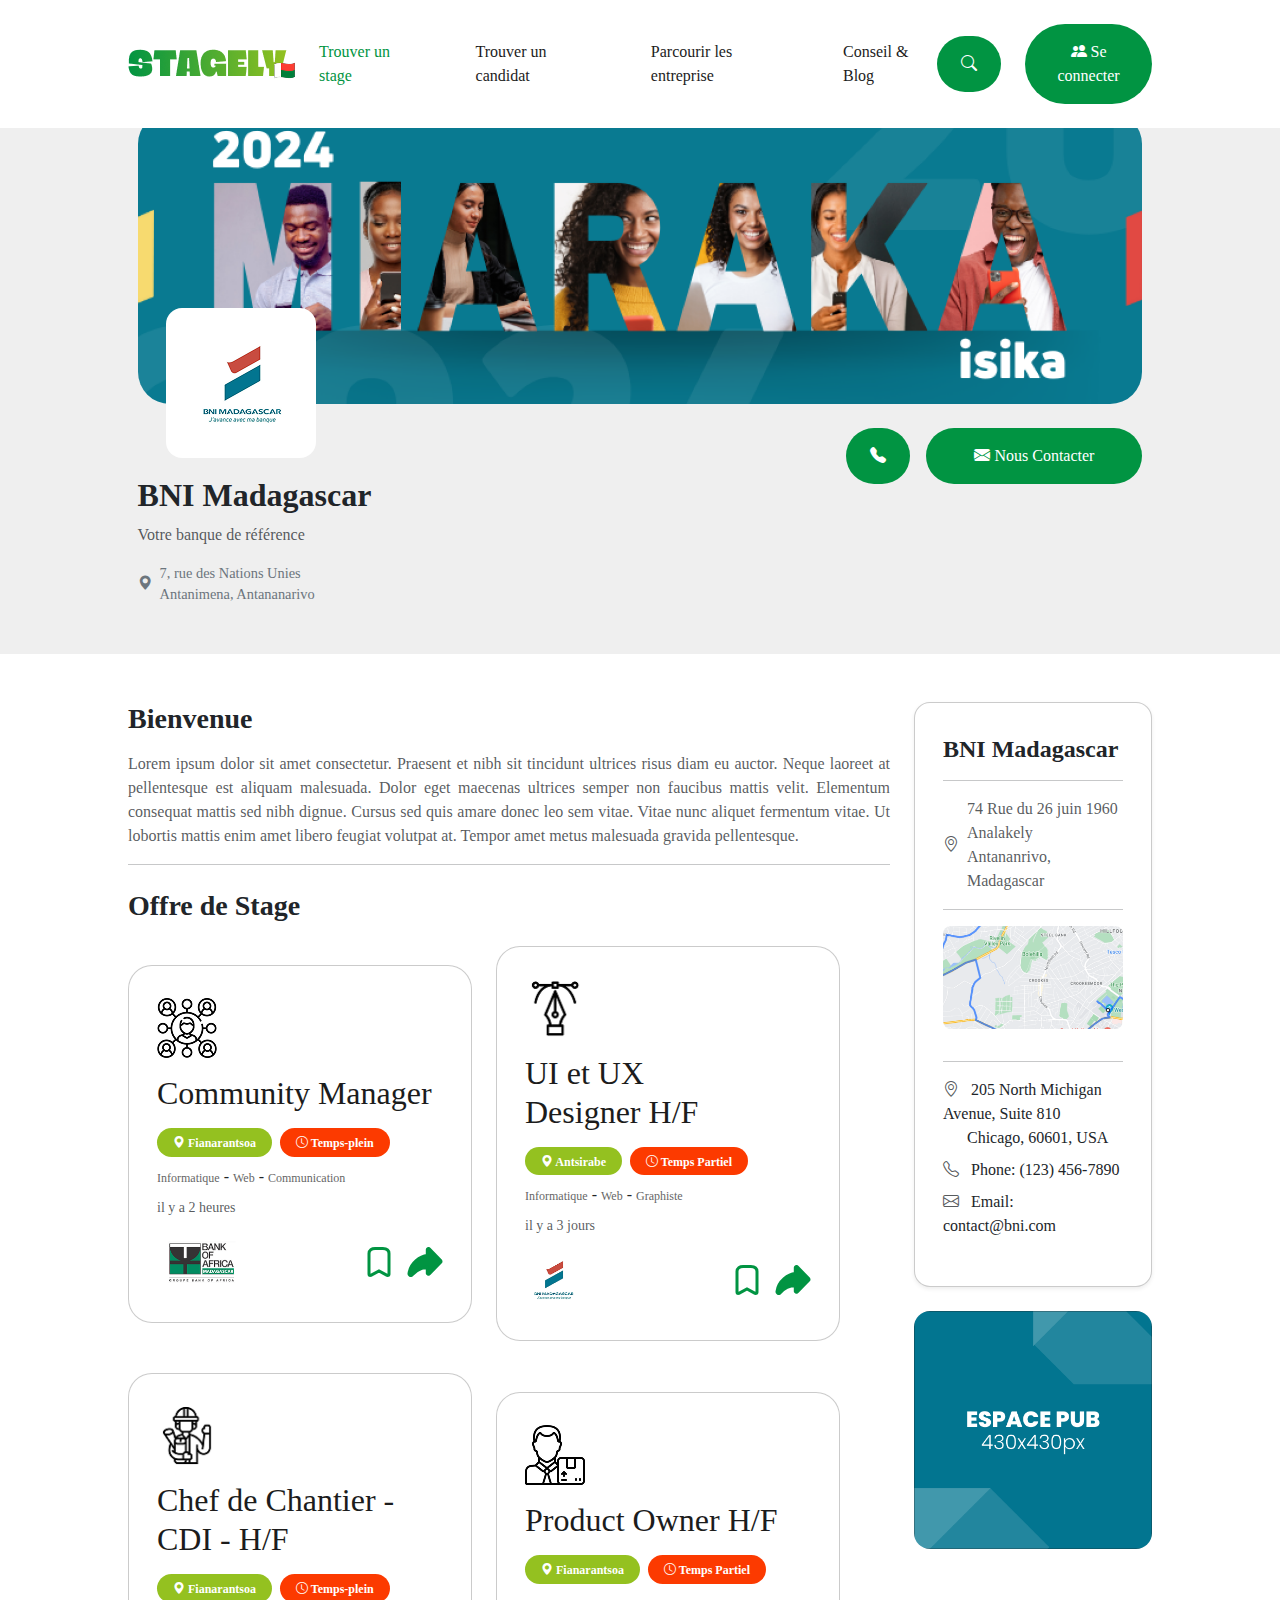
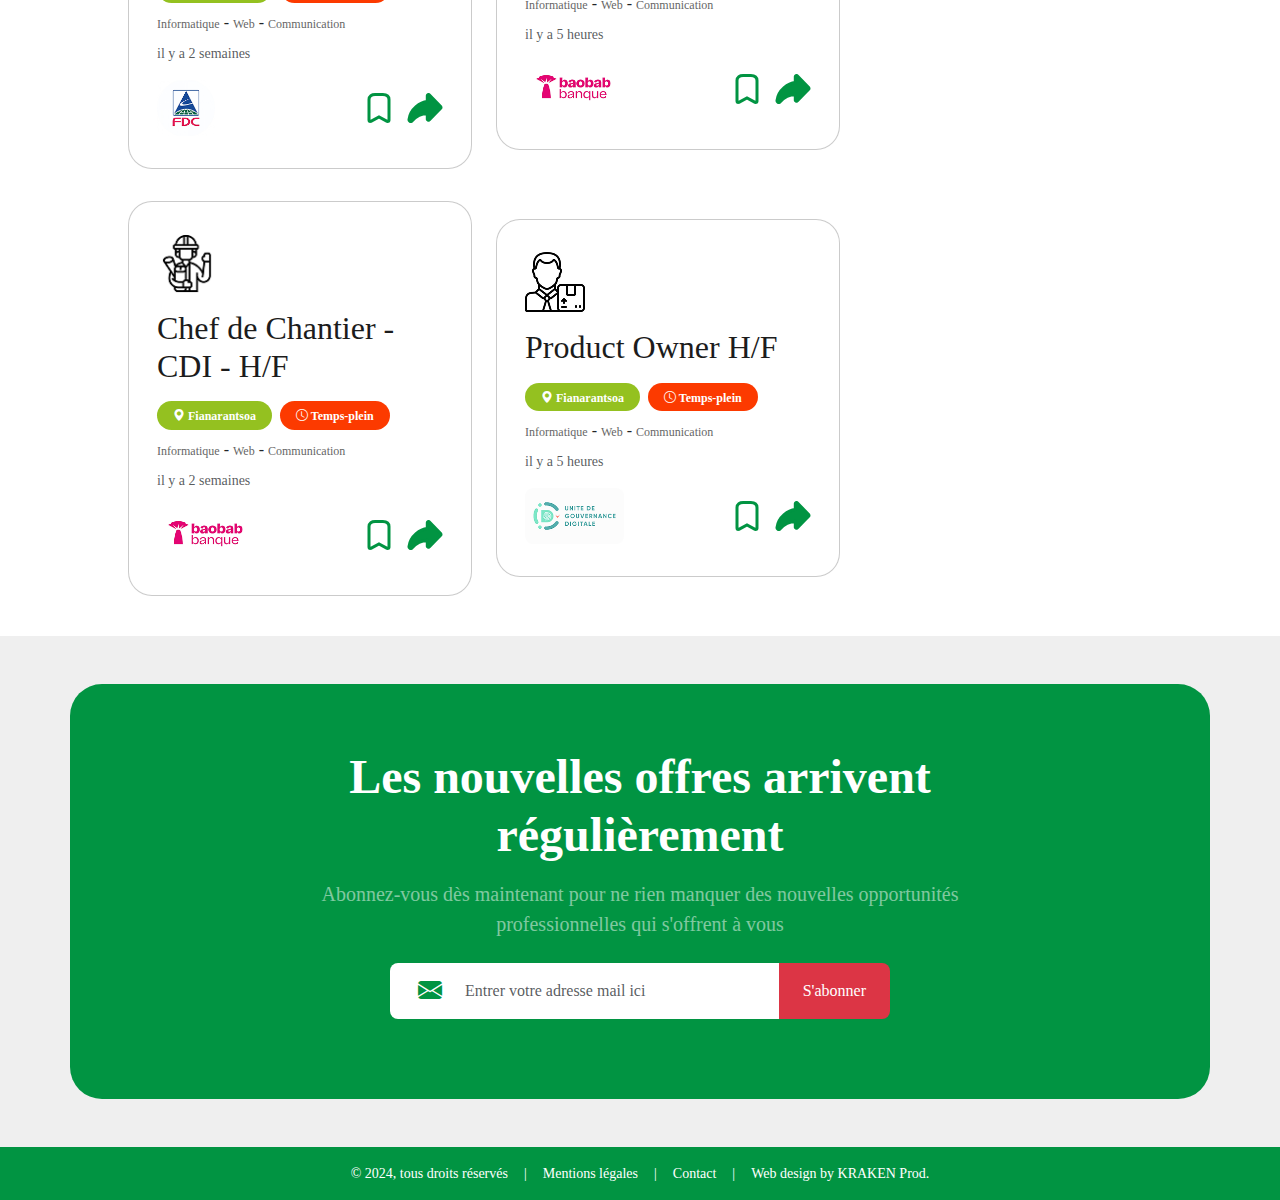
==== ese.html @ a3e2814b "add profile card and page for both student and company" ====
<!DOCTYPE html>
<html lang="en">
<head>
    <meta charset="UTF-8">
    <meta name="viewport" content="width=device-width, initial-scale=1.0">
    <title>Stagely MG - BNI Madagascar</title>
    <link rel="stylesheet" href="css/bootstrap.min.css">
    <link rel="stylesheet" href="font/bootstrap-icons.min.css">
    <link rel="stylesheet" href="style.css">
    <link rel="icon" type="image/svg+xml" href="assets/navicon.svg">
</head>
<body>

    <!-- Barre de Navigation -->

    <nav class="navbar navbar-expand-lg navbar-custom fixed-top" style="background-color: white;">
        <div class="container-fluid"  style="padding: 16px 10%;">

            <!-- Logo -->

            <a class="navbar-brand" href="index.html">
                <img src="assets/stagelylogo.png" height="32px" width="auto">
            </a>

            <!-- Menu Responsive -->

            <button class="navbar-toggler" type="button" data-bs-toggle="offcanvas" data-bs-target="#offcanvasNavbar" aria-controls="offcanvasNavbar" aria-label="Toggle navigation">
                <span class="navbar-toggler-icon"></span>
            </button>

            <!-- Contenu de la barre de navigation -->

            <div class="offcanvas offcanvas-end" tabindex="-1" id="offcanvasNavbar" aria-labelledby="offcanvasNavbarLabel">
                <div class="offcanvas-header">
                    <button type="button" class="btn-close" data-bs-dismiss="offcanvas" aria-label="Close"></button>
                </div>
                <div class="offcanvas-body">
                    <ul class="navbar-nav justify-content-center flex-grow-1 gap-5">
                        <li class="nav-item">
                            <a class="nav-link active" aria-current="page" href="searching.html" style="position: relative;">
                                Trouver un stage
                                <span class="border-hover"></span>
                            </a>
                        </li>
                        <li class="nav-item">
                            <a class="nav-link" aria-current="page" href="searchprofile.html" style="position: relative;">
                                Trouver un candidat
                                <span class="border-hover"></span>
                            </a>
                        </li>
                        <li class="nav-item">
                            <a class="nav-link" aria-current="page" href="searchese.html" style="position: relative;">
                                Parcourir les entreprise
                                <span class="border-hover"></span>
                            </a>
                        </li>
                        <li class="nav-item">
                            <a class="nav-link" aria-current="page" href="#" style="position: relative;">
                                Conseil & Blog
                                <span class="border-hover"></span>
                            </a>
                        </li>

                    </ul>
                </div>
            </div>
            
            <div class="navbar-nav justify-content-center align-items-center d-none d-lg-flex">
                <a href="searching.html"><i type="button" class="bi bi-search btn btn-primary me-4 px-4 py-3 rounded-pill"></i></a>
                <button type="button" class="btn btn-primary btn-lg rounded-pill px-4 py-3 fs-6"><i class="bi bi-people-fill"></i> Se connecter</button>
            </div>
        </div>
    </nav>

        <!-- Section Photo de Couverture et Titre Offre -->
        <div class="container-fluid py-5">
            <div class="container-fluid m-auto pt-3" style="padding: 0 10%;">

                <div class="pdc mt-5">
                    <img src="assets/pdcbni.png" alt="Page de Couverture BNI" class="img-fluid rounded-5">
                </div>

                <!-- Titre de l'offre et informations -->

                <div class="row mt-4">
                    <div class="col-md-6 position-relative">
                        <img src="assets/bniprofile.png" class="rounded-4" alt="Logo de BNI" style="position: absolute; top: -120px; left: 40px;">

                        <h2 class="fw-bold mt-5">BNI Madagascar</h2>

                        <p class="text-muted">Votre banque de référence</p>

                        <div class="location">
                            <i class="bi bi-geo-alt-fill"></i>
                            <span>7, rue des Nations Unies<br>Antanimena, Antananarivo</span>
                        </div>

                    </div>

                    <div class="col-md-6 d-flex justify-content-end gap-3 align-items-start">
                        <button type="button" class="btn btn-primary btn-lg rounded-pill px-4 py-3 fs-6"><i class="bi bi-telephone-fill"></i></button>
                        <button type="button" class="btn btn-primary btn-lg rounded-pill px-5 py-3 fs-6"><i class="bi bi-envelope-fill"></i> Nous Contacter</button>
                    </div>
                </div>
                
            </div>
        </div>
        
        <!-- Fin Section Photo de Couverture et Titre Offre -->

        <!-- Contenu de l'offre -->
        <div class="container-fluid m-auto pt-5" style="padding: 0 10%; background-color: white;">
            <div class="row flex">
                <div class="col-lg-9">
                    <!-- Description -->
                    <section class="mb-4">
                        <h3 class="fw-bold mb-3">Bienvenue</h3>
                        <p class="text-muted justify" style="text-align: justify;">Lorem ipsum dolor sit amet consectetur. Praesent et nibh sit tincidunt ultrices risus diam eu auctor. Neque laoreet at pellentesque est aliquam malesuada. Dolor eget maecenas ultrices semper non faucibus mattis velit. Elementum consequat mattis sed nibh dignue. Cursus sed quis amare donec leo sem vitae. Vitae nunc aliquet fermentum vitae. Ut lobortis mattis enim amet libero feugiat volutpat at. Tempor amet metus malesuada gravida pellentesque.</p>
                        <hr>
                    </section>
                    
                    <!-- Mission -->
                    <section class="mb-4">
                        <h3 class="fw-bold">Offre de Stage</h3>

                        <div class="row row-cols-auto flex-row justify-content-start align-items-center">
        
                            <!-- Community Manager Card -->
                            <div class="col my-3" style="width: 23rem;">
                                <div class="card h-100 border-0 position-relative">
                                    <div class="card-body">
                                        <div class="mb-3">
                                            <img src="assets/communitymanagerico.png" alt="Icone Community Manager" class="img-fluid" style="width: 60px;">
                                        </div>
                                        <h5 class="card-title mb-3"><a href="offre.html">Community Manager</a></h5>
                                        <div class="d-flex justify-content-start gap-2 mb-2">
                                            <span class="badge rounded-pill px-3 locationbadge">
                                                <i class="bi bi-geo-alt-fill"></i> Fianarantsoa
                                            </span>
                                            <span class="badge rounded-pill text-bg-danger px-3">
                                                <i class="bi bi-clock"></i> Temps-plein
                                            </span>
                                        </div>
                                        <p class="card-text mb-2">
                                            <a href="#" class="text-decoration-none category">Informatique</a> -
                                            <a href="#" class="text-decoration-none category">Web</a> -
                                            <a href="#" class="text-decoration-none category">Communication</a>
                                        </p>
                                        <p class="card-text text-muted small">il y a 2 heures</p>
                                        <div class="d-flex justify-content-between align-items-center mt-3">
                                            <img src="assets/boa.png" alt="Company" height="56px">
                                            <div class="d-flex gap-3 align-items-center justify-content-center">
                                                <img src="assets/save.svg" alt="Enregistrer l'offre" class="classbtn">
                                                <img src="assets/share.svg" alt="Partager l'offre" class="classbtn">
                                            </div>
                                        </div>
                                    </div>
                                </div>
                            </div>
                
                            <!-- UI & UX Designer Card -->
                            <div class="col my-3" style="width: 23rem;">
                                <div class="card h-100 border-0 position-relative">
                                    <div class="card-body">
                                        <div class="mb-3">
                                            <img src="assets/uxui.png" alt="Icone UI & UX Designer" class="img-fluid" style="width: 60px;">
                                        </div>
                                        <h5 class="card-title mb-3"><a href="offre.html">UI et UX <br> Designer H/F</a></h5>
                                        <div class="d-flex justify-content-start gap-2 mb-2">
                                            <span class="badge rounded-pill px-3 locationbadge">
                                                <i class="bi bi-geo-alt-fill"></i> Antsirabe
                                            </span>
                                            <span class="badge rounded-pill text-bg-danger px-3">
                                                <i class="bi bi-clock"></i> Temps Partiel
                                            </span>
                                        </div>
                                        <p class="card-text mb-2">
                                            <a href="#" class="text-decoration-none category">Informatique</a> -
                                            <a href="#" class="text-decoration-none category">Web</a> -
                                            <a href="#" class="text-decoration-none category">Graphiste</a>
                                        </p>
                                        <p class="card-text text-muted small">il y a 3 jours</p>
                                        <div class="d-flex justify-content-between align-items-center mt-3">
                                            <img src="assets/bni.png" alt="Company" height="56px">
                                            <div class="d-flex gap-3 align-items-center justify-content-center">
                                                <img src="assets/save.svg" alt="Enregistrer l'offre" class="classbtn">
                                                <img src="assets/share.svg" alt="Partager l'offre" class="classbtn">
                                            </div>
                                        </div>
                                    </div>
                                </div>
                            </div>            
                
                            <!-- Chef de Chantier Card -->
                            <div class="col my-3" style="width: 23rem;">
                                <div class="card h-100 border-0 position-relative">
                                    <div class="card-body">
                                        <div class="mb-3">
                                            <img src="assets/chefdechantier.png" alt="Icone Chef de Chantier" class="img-fluid" style="width: 60px;">
                                        </div>
                                        <h5 class="card-title mb-3"><a href="offre.html">Chef de Chantier - CDI - H/F</a></h5>
                                        <div class="d-flex justify-content-start gap-2 mb-2">
                                            <span class="badge rounded-pill px-3 locationbadge">
                                                <i class="bi bi-geo-alt-fill"></i> Fianarantsoa
                                            </span>
                                            <span class="badge rounded-pill text-bg-danger px-3">
                                                <i class="bi bi-clock"></i> Temps-plein
                                            </span>
                                        </div>
                                        <p class="card-text mb-2">
                                            <a href="#" class="text-decoration-none category">Informatique</a> -
                                            <a href="#" class="text-decoration-none category">Web</a> -
                                            <a href="#" class="text-decoration-none category">Communication</a>
                                        </p>
                                        <p class="card-text text-muted small">il y a 2 semaines</p>
                                        <div class="d-flex justify-content-between align-items-center mt-3">
                                            <img src="assets/fdc.png" alt="Company" height="56px">
                                            <div class="d-flex gap-3 align-items-center justify-content-center">
                                                <img src="assets/save.svg" alt="Enregistrer l'offre" class="classbtn">
                                                <img src="assets/share.svg" alt="Partager l'offre" class="classbtn">
                                            </div>
                                        </div>
                                    </div>
                                </div>
                            </div>
                
                            <!-- Product Owner Card -->
                            <div class="col my-3" style="width: 23rem;">
                                <div class="card h-100 border-0 position-relative">
                                    <div class="card-body">
                                        <div class="mb-3">
                                            <img src="assets/product.png" alt="Icone Product Owner" class="img-fluid" style="width: 60px;">
                                        </div>
                                        <h5 class="card-title mb-3"><a href="offre.html">Product Owner H/F</a></h5>
                                        <div class="d-flex justify-content-start gap-2 mb-2">
                                            <span class="badge rounded-pill px-3 locationbadge">
                                                <i class="bi bi-geo-alt-fill"></i> Fianarantsoa
                                            </span>
                                            <span class="badge rounded-pill text-bg-danger px-3">
                                                <i class="bi bi-clock"></i> Temps Partiel
                                            </span>
                                        </div>
                                        <p class="card-text mb-2">
                                            <a href="#" class="text-decoration-none category">Informatique</a> -
                                            <a href="#" class="text-decoration-none category">Web</a> -
                                            <a href="#" class="text-decoration-none category">Communication</a>
                                        </p>
                                        <p class="card-text text-muted small">il y a 5 heures</p>
                                        <div class="d-flex justify-content-between align-items-center mt-3">
                                            <img src="assets/baobab.png" alt="Company" height="56px">
                                            <div class="d-flex gap-3 align-items-center justify-content-center">
                                                <img src="assets/save.svg" alt="Enregistrer l'offre" class="classbtn">
                                                <img src="assets/share.svg" alt="Partager l'offre" class="classbtn">
                                            </div>
                                        </div>
                                    </div>
                                </div>
                            </div>            
                
                            <!-- Chef de Chantier Card -->
                            <div class="col my-3" style="width: 23rem;">
                                <div class="card h-100 border-0 position-relative">
                                    <div class="card-body">
                                        <div class="mb-3">
                                            <img src="assets/chefdechantier.png" alt="Icone Chef de Chantier" class="img-fluid" style="width: 60px;">
                                        </div>
                                        <h5 class="card-title mb-3"><a href="offre.html">Chef de Chantier - CDI - H/F</a></h5>
                                        <div class="d-flex justify-content-start gap-2 mb-2">
                                            <span class="badge rounded-pill px-3 locationbadge">
                                                <i class="bi bi-geo-alt-fill"></i> Fianarantsoa
                                            </span>
                                            <span class="badge rounded-pill text-bg-danger px-3">
                                                <i class="bi bi-clock"></i> Temps-plein
                                            </span>
                                        </div>
                                        <p class="card-text mb-2">
                                            <a href="#" class="text-decoration-none category">Informatique</a> -
                                            <a href="#" class="text-decoration-none category">Web</a> -
                                            <a href="#" class="text-decoration-none category">Communication</a>
                                        </p>
                                        <p class="card-text text-muted small">il y a 2 semaines</p>
                                        <div class="d-flex justify-content-between align-items-center mt-3">
                                            <img src="assets/baobab.png" alt="Company" height="56px">
                                            <div class="d-flex gap-3 align-items-center justify-content-center">
                                                <img src="assets/save.svg" alt="Enregistrer l'offre" class="classbtn">
                                                <img src="assets/share.svg" alt="Partager l'offre" class="classbtn">
                                            </div>
                                        </div>
                                    </div>
                                </div>
                            </div>
                
                            <!-- Product Owner Card -->
                            <div class="col my-3" style="width: 23rem;">
                                <div class="card h-100 border-0 position-relative">
                                    <div class="card-body">
                                        <div class="mb-3">
                                            <img src="assets/product.png" alt="Icone Product Owner" class="img-fluid" style="width: 60px;">
                                        </div>
                                        <h5 class="card-title mb-3"><a href="offre.html">Product Owner H/F</a></h5>
                                        <div class="d-flex justify-content-start gap-2 mb-2">
                                            <span class="badge rounded-pill px-3 locationbadge">
                                                <i class="bi bi-geo-alt-fill"></i> Fianarantsoa
                                            </span>
                                            <span class="badge rounded-pill text-bg-danger px-3">
                                                <i class="bi bi-clock"></i> Temps-plein
                                            </span>
                                        </div>
                                        <p class="card-text mb-2">
                                            <a href="#" class="text-decoration-none category">Informatique</a> -
                                            <a href="#" class="text-decoration-none category">Web</a> -
                                            <a href="#" class="text-decoration-none category">Communication</a>
                                        </p>
                                        <p class="card-text text-muted small">il y a 5 heures</p>
                                        <div class="d-flex justify-content-between align-items-center mt-3">
                                            <img src="assets/ugd.png" alt="Company" height="56px">
                                            <div class="d-flex gap-3 align-items-center justify-content-center">
                                                <img src="assets/save.svg" alt="Enregistrer l'offre" class="classbtn">
                                                <img src="assets/share.svg" alt="Partager l'offre" class="classbtn">
                                            </div>
                                        </div>
                                    </div>
                                </div>
                            </div>  
                
                        </div>

                    </section>

                </div>
                
                <!-- Colonne à droite -->
                <div class="col-lg-3 ">
                    <!-- Carte entreprise -->
                    <div class="card border-0 shadow-sm rounded-4 mb-4">
                        <div class="card-body">
                            <h4 class="fw-bold mb-3">BNI Madagascar</h4>
                            <hr>
                            <div class="d-flex align-items-center mb-2">
                                <i class="bi bi-geo-alt text-muted me-2"></i>
                                <p class="text-muted mb-0">74 Rue du 26 juin 1960 Analakely<br>Antananrivo, Madagascar</p>
                            </div>
                            
                            <hr>
                            
                            <!-- Map -->
                            <img src="assets/map.png" class="img-fluid rounded-3 mb-3" alt="Carte">
                            
                            <hr>

                            <ul class="list-unstyled">
                                <li class="mb-2">
                                    <i class="bi bi-geo-alt text-muted me-2"></i>
                                    205 North Michigan Avenue, Suite 810<br>
                                    <span class="ms-4">Chicago, 60601, USA</span>
                                </li>
                                <li class="mb-2">
                                    <i class="bi bi-telephone text-muted me-2"></i>
                                    Phone: (123) 456-7890
                                </li>
                                <li>
                                    <i class="bi bi-envelope text-muted me-2"></i>
                                    Email: contact@bni.com
                                </li>
                            </ul>
                        </div>
                    </div>
                    
                    <!-- Publicité -->
                    <div class="border-0">
                        <img src="assets/espacepub.png" alt="Espace Pub" class="img-fluid rounded-4">
                    </div>
                </div>
            </div>
        </div>
        <!-- Fin Section Photo de Couverture et Titre Offre -->

        <!-- Section Get in touch -->

        <div class="container-fluid text-center py-5">
            <div class="container rounded-5 py-5" style="background-color: #019442; background-image: url(img/background.png); background-size: cover;">
                <div class="row justify-content-center py-3">
                    <div class="col-md-8">
                        <h2 class="display-5 text-white fw-bold mb-3">Les nouvelles offres arrivent régulièrement</h2>
                        <p class="lead text-white-50 mb-4">Abonnez-vous dès maintenant pour ne rien manquer des nouvelles opportunités professionnelles qui s'offrent à vous</p>
                        
                        <div class="input-group rounded-5 mb-3 mx-auto" style="max-width: 500px;">
                            <span class="input-group-text bg-white border-0 rounded-start-3">
                                <i class="bi bi-envelope-fill ms-3 fs-4" style="color: #019442;"></i>
                            </span>
                            <input type="email" class="form-control border-0 py-3" placeholder="Entrer votre adresse mail ici" aria-label="Email">
                            <button class="btn btn-danger px-4 py-3 rounded-end-3" type="button">S'abonner</button>
                        </div>
                    </div>
                </div>
            </div>
        </div>

        <!-- Fin Section Get in touch -->

        <!-- Footer -->

        <footer class="container-fluid py-3" style="background-color: #019442;">
            <div class="container text-center text-white">
                <div class="d-flex flex-wrap justify-content-center gap-3 small">
                    <span>© 2024, tous droits réservés</span>
                    <span class="d-none d-md-inline">|</span>
                    <a href="#" class="text-white text-decoration-none">Mentions légales</a>
                    <span class="d-none d-md-inline">|</span>
                    <a href="#" class="text-white text-decoration-none">Contact</a>
                    <span class="d-none d-md-inline">|</span>
                    <span>Web design by KRAKEN Prod.</span>
                </div>
            </div>
        </footer>
        
        <!-- Fin Footer -->

    <script src="js/bootstrap.bundle.min.js"></script>
</body>
</html>
---- style.css ----
*{
    padding: 0;
    margin: 0;
    box-sizing: border-box;
    font-family: Poppins;
}

:root {
    --main-color: #019442;
    --black-color: #1c1c1c;
    --white-bg: #EFEFEF
}

body{
    background-color: var(--white-bg);
}

.active{
    color: var(--main-color) !important;
    font-weight: 700;
}

.nav-link{
    font-weight: 500;
    color: var(--black-color);
    font-size: 16px;
}

.nav-link:hover{
    color: var(--main-color) !important;
}

/* Hover Animation */

.nav-link {
    text-decoration: none;
    display: inline-block;
}
.nav-link .border-hover {
    position: absolute;
    bottom: 0;
    left: 0;
    width: 100%;
    height: 2px;
    background-color: var(--main-color);
    transform: scaleX(0);
    transition: transform 0.3s;
    transform-origin: bottom right;
}
.nav-link:hover .border-hover {
    transform: scaleX(1);
    transform-origin: bottom left;
}

/* Search Engine */

/* Styles pour le formulaire de recherche */
.search-form-container {
    max-width: 100%;
    background-color: white;
}

.search-form-container .form-control:focus {
    box-shadow: none;
}

.search-form-container .form-control {
    font-size: 16px;
}

.search-form-container .btn-success {
    background-color: var(--main-color) !important;
    border-color: var(--main-color) !important;
}

/* Pour s'assurer que le formulaire est arrondi correctement */
.search-form-container form {
    border-radius: 20px;
    overflow: hidden;
}

/* Couleur du texte et des icônes */
.search-form-container .bi-briefcase-fill,
.search-form-container .bi-geo-alt-fill {
    color: var(--main-color);
    font-size: 26px;
}

/* Style du séparateur vertical */
.search-form-container .vr {
    opacity: 0.2;
}

@media (max-width: 960px) {
    .arrow{
        display: none;
    }
}

  @media screen and (max-width: 1700px) {
    .display-2 {
      font-size: 50px;
    }
  }


  .display-6{
    color: var(--main-color);
  }

  /* Logo slider */

@keyframes slide {
    from {
      transform: translateX(0);
    }
    to {
      transform: translateX(-100%);
    }
  }
  
  .logos {
    overflow: hidden;
    padding: 60px 0;
    background: white;
    white-space: nowrap;
    position: relative;
  }
  
  .logos:before,
  .logos:after {
    position: absolute;
    top: 0;
    width: 250px;
    height: 100%;
    content: "";
    z-index: 2;
  }
  
  .logos:before {
    left: 0;
    background: linear-gradient(to left, rgba(255, 255, 255, 0), white);
  }
  
  .logos:after {
    right: 0;
    background: linear-gradient(to right, rgba(255, 255, 255, 0), white);
  }
  
  .logos:hover .logos-slide {
    animation-play-state: paused;
  }
  
  .logos-slide {
    display: inline-block;
    animation: 20s slide infinite linear;
  }
  
  .logos-slide img {
    height: 120px;
    margin: 0 40px;
    filter: grayscale(.5);
    opacity: 0.3;
    transition: all 0.2s ease-in-out;
  }
  
  .logos-slide img:hover {
    transform: scale(1.1);
    filter: grayscale(0);
    opacity: 1;
  }

  .btn{
    border: none;
  }

.card{
  border-radius: 24px;
  border:  solid 1px #1c1c1c3a !important;
  transition: all 0.2s ease-in-out;
}

.card:hover{
  transform: translateY(-5px);
  border: solid 1px var(--main-color) !important;
}

  .card-body{
    padding: 32px 28px;
  }
  .card-title{
    font-size: 32px;
  }

  .classbtn{
    cursor: pointer;
    transition: all 0.2s ease-in-out;
  }

  .classbtn:hover{
    transform: scale(1.1);
  }

  .badge{
    padding: 8px 16px !important
  }

  .locationbadge{
    background-color: #94C120 !important;  
  }

  .text-bg-danger{
    background-color: #FC3A00 !important;
  }

  .category{
    color: var(--black-color) !important;
    opacity: .7;
    transition: all 0.2s ease-in-out;
    font-size: 12px;
  }

  .category:hover{
    opacity: 1;
  }

    .card-body2{
    padding: 16px 20px;
  }

  .display-5, .display-4{
    color: var(--main-color);
  }


  .badgecategorie:hover{
    background-color: var(--main-color) !important;
    color: white !important;
  }

  a{
    text-decoration: none !important;
    color: #1c1c1c !important;
  }


  /* Student Candidat */
  .profile-card {
    border-radius: 15px;
    overflow: hidden;
    background-color: #fff;
    margin-bottom: 20px;
}

.profile-header {
    padding: 20px;
    display: flex;
    flex-direction: column;
    align-items: center;
}

.profile-avatar {
    width: 100px;
    height: 100px;
    border-radius: 50%;
    object-fit: cover;
}

.profile-name {
    font-size: 1.5rem;
    font-weight: 600;
}

.profile-title {
    color: #6c757d;
}

.rating {
    color: #ffc107;
}

.rating-count {
    color: #6c757d;
    font-size: 0.9rem;
}

.university {
    display: flex;
    align-items: center;
    color: #28a745;
    margin-bottom: 15px;
}

.university i {
    margin-right: 8px;
}

.profile-body {
    padding: 0 20px 15px;
}

.profile-description {
    color: #6c757d;
    margin-bottom: 15px;
}

.profile-tags {
    display: flex;
    flex-wrap: wrap;
    margin-bottom: 15px;
}

.tag {
    background-color: #f8f9fa;
    padding: 5px 10px;
    border-radius: 20px;
    font-size: 0.8rem;
}

.profile-footer {
    border-top: 1px solid #dee2e6;
    padding: 15px 20px;
    display: flex;
    justify-content: space-between;
    align-items: center;
}

.location {
    display: flex;
    align-items: center;
    color: #6c757d;
    font-size: 0.9rem;
}

.location i {
    margin-right: 8px;
    color: #6c757d;
}

.actions {
    display: flex;
}

.action-btn {
    width: 40px;
    height: 40px;
    border-radius: 50%;
    display: flex;
    align-items: center;
    justify-content: center;
    margin-left: 10px;
    cursor: pointer;
}

.bookmark {
    color: #28a745;
    border: 2px solid #28a745;
}

.share {
    color: white;
    background-color: #28a745;
}
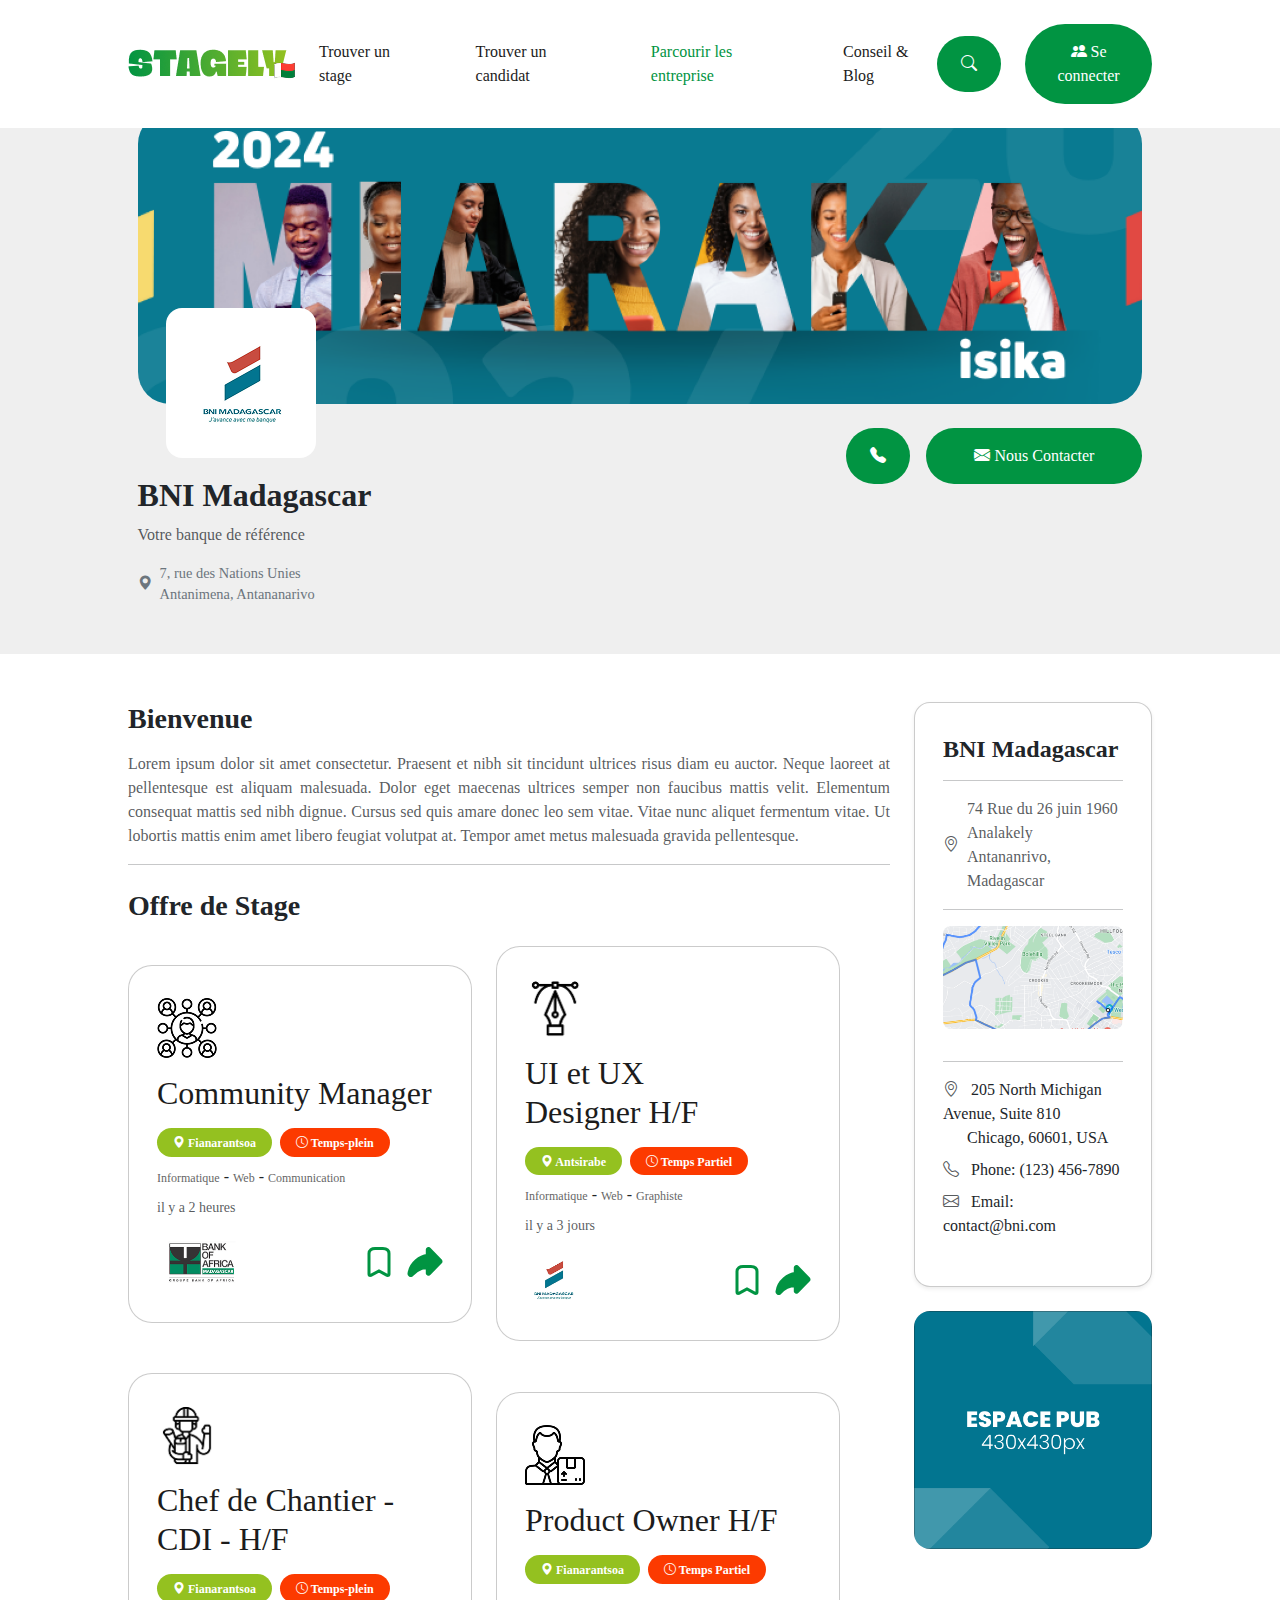
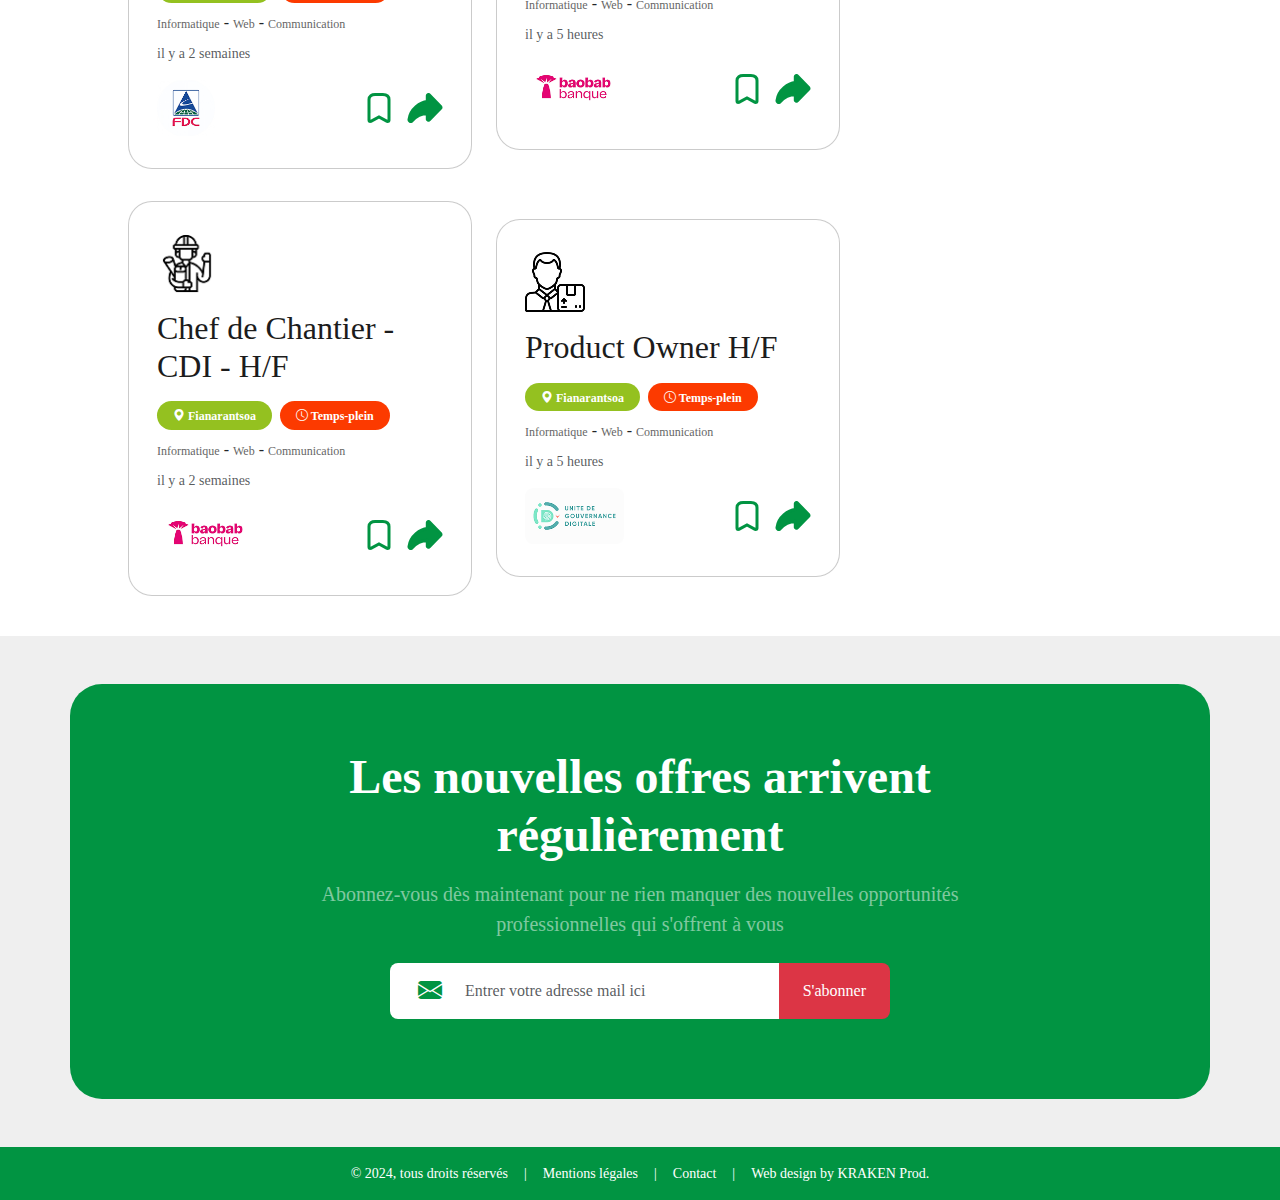
==== commit f51dd463: "add login page" ====
--- a/ese.html
+++ b/ese.html
@@ -37,7 +37,7 @@
                 <div class="offcanvas-body">
                     <ul class="navbar-nav justify-content-center flex-grow-1 gap-5">
                         <li class="nav-item">
-                            <a class="nav-link active" aria-current="page" href="searching.html" style="position: relative;">
+                            <a class="nav-link " aria-current="page" href="searching.html" style="position: relative;">
                                 Trouver un stage
                                 <span class="border-hover"></span>
                             </a>
@@ -49,7 +49,7 @@
                             </a>
                         </li>
                         <li class="nav-item">
-                            <a class="nav-link" aria-current="page" href="searchese.html" style="position: relative;">
+                            <a class="nav-link active" aria-current="page" href="searchese.html" style="position: relative;">
                                 Parcourir les entreprise
                                 <span class="border-hover"></span>
                             </a>
@@ -67,7 +67,7 @@
             
             <div class="navbar-nav justify-content-center align-items-center d-none d-lg-flex">
                 <a href="searching.html"><i type="button" class="bi bi-search btn btn-primary me-4 px-4 py-3 rounded-pill"></i></a>
-                <button type="button" class="btn btn-primary btn-lg rounded-pill px-4 py-3 fs-6"><i class="bi bi-people-fill"></i> Se connecter</button>
+                <a href="login.html"><button type="button" class="btn btn-primary btn-lg rounded-pill px-4 py-3 fs-6"><i class="bi bi-people-fill"></i> Se connecter</button></a>
             </div>
         </div>
     </nav>
